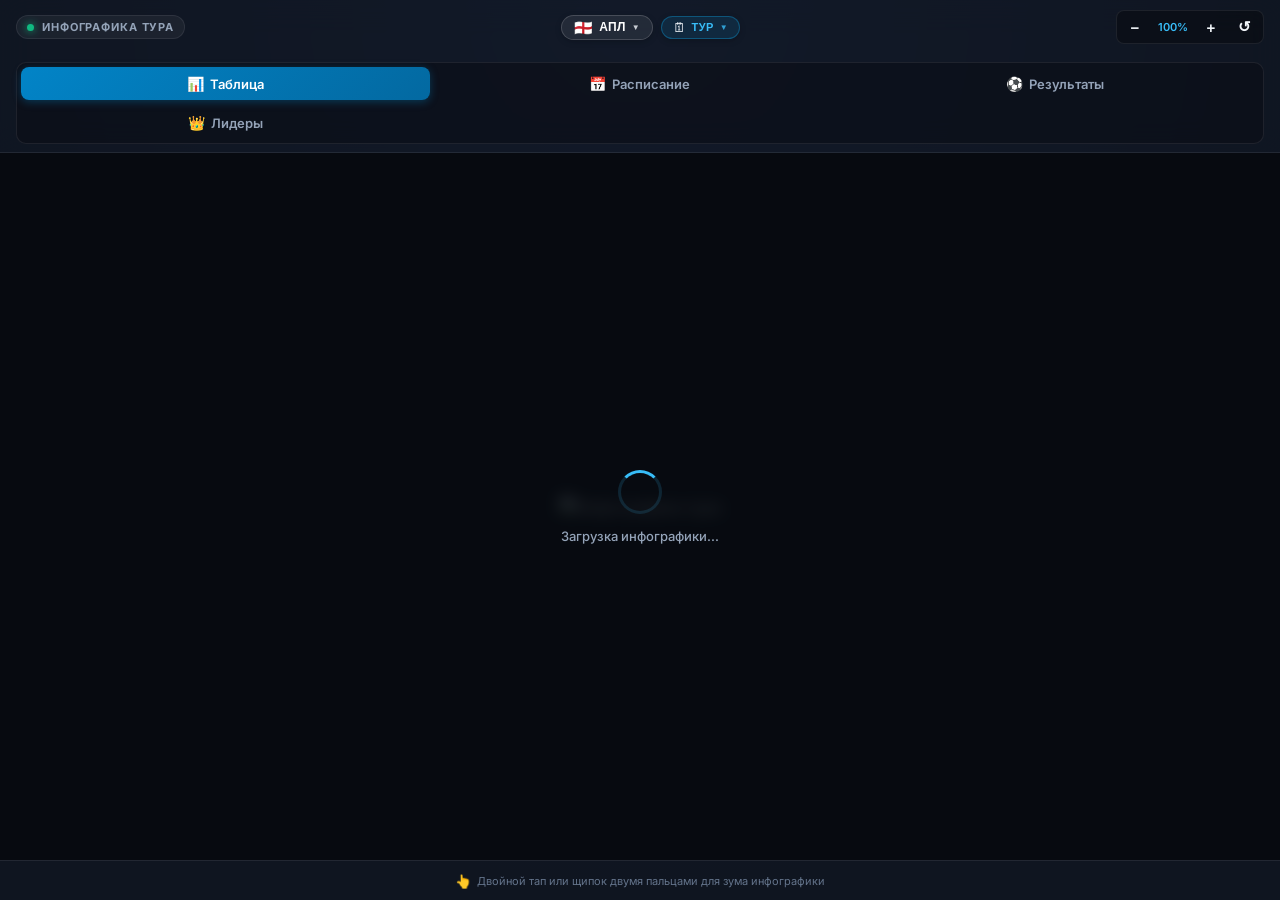
==== web/viewer/index.html @ ac3f2a49 "first commit" ====
<!DOCTYPE html>
<html lang="ru">
<head>
  <meta charset="UTF-8">
  <meta name="viewport" content="width=device-width, initial-scale=1.0, maximum-scale=5.0, user-scalable=yes">
  <title>Football Data Lab — Просмотр инфографики</title>

  <!-- Cache control -->
  <meta http-equiv="Cache-Control" content="no-cache, no-store, must-revalidate">
  <meta http-equiv="Pragma" content="no-cache">
  <meta http-equiv="Expires" content="0">

  <!-- Telegram WebApp SDK -->
  <script src="https://telegram.org/js/telegram-web-app.js"></script>

  <!-- Google Fonts: Inter -->
  <link rel="preconnect" href="https://fonts.googleapis.com">
  <link rel="preconnect" href="https://fonts.gstatic.com" crossorigin>
  <link href="https://fonts.googleapis.com/css2?family=Inter:wght@400;500;600;700;800&display=swap" rel="stylesheet">

  <link rel="stylesheet" href="style.css?v=20261018_leagues1">
</head>
<body>
  <div class="app-container" id="app">
    <!-- Верхняя панель управления и переключения табов -->
    <header class="app-header">
      <div class="header-top">
        <div class="badge-wrapper">
          <span class="live-dot"></span>
          <span class="header-subtitle" id="headerContext">ИНФОГРАФИКА ТУРА</span>
        </div>

        <div class="header-selectors-group">
          <!-- Кнопка выбора лиги в шапке -->
          <button class="league-selector-trigger" id="leagueSelectorTrigger" aria-label="Выбрать лигу">
            <span class="league-pill-flag" id="headerLeagueFlag">🏴󠁧󠁢󠁥󠁮󠁧󠁿</span>
            <span class="league-pill-name" id="headerLeagueName">АПЛ</span>
            <span class="league-pill-arrow">▼</span>
          </button>

          <!-- Кнопка архивного селектора сезонов и туров -->
          <button class="archive-selector-trigger" id="archiveSelectorTrigger" aria-label="Архив сезонов и туров" title="Архив сезонов и туров">
            <span class="archive-pill-icon">🗓</span>
            <span class="archive-pill-name" id="headerRoundBadge">ТУР</span>
            <span class="archive-pill-arrow">▼</span>
          </button>
        </div>

        <div class="zoom-actions" id="zoomActions">
          <button class="icon-btn" id="btnZoomOut" title="Уменьшить" aria-label="Уменьшить">−</button>
          <span class="zoom-level" id="zoomLevelIndicator">100%</span>
          <button class="icon-btn" id="btnZoomIn" title="Увеличить" aria-label="Увеличить">+</button>
          <button class="icon-btn" id="btnZoomReset" title="Сбросить масштаб" aria-label="Сбросить масштаб">↺</button>
        </div>
      </div>

      <!-- Быстрый выбор топовых лиг (Quick-Pills карусель) -->
      <div class="quick-leagues-bar" id="quickLeaguesBar">
        <div class="quick-leagues-scroll" id="quickLeaguesScroll">
          <!-- Заполняется динамически из active_leagues.json -->
        </div>
      </div>

      <!-- Сегментированные вкладки -->
      <nav class="tabs-nav" role="tablist">
        <button class="tab-btn active" id="tabTable" data-tab="table" role="tab" aria-selected="true">
          <span class="tab-icon">📊</span>
          <span class="tab-text">Таблица</span>
        </button>
        <button class="tab-btn" id="tabFixtures" data-tab="fixtures" role="tab" aria-selected="false">
          <span class="tab-icon">📅</span>
          <span class="tab-text">Расписание</span>
        </button>
        <button class="tab-btn" id="tabResults" data-tab="results" role="tab" aria-selected="false">
          <span class="tab-icon">⚽</span>
          <span class="tab-text">Результаты</span>
        </button>
        <button class="tab-btn" id="tabLeaders" data-tab="leaders" role="tab" aria-selected="false">
          <span class="tab-icon">👑</span>
          <span class="tab-text">Лидеры</span>
        </button>
      </nav>
    </header>

    <!-- Основная сцена просмотра с жестами масштабирования -->
    <main class="viewer-viewport" id="viewport">
      <!-- Спиннер загрузки -->
      <div class="loader-overlay" id="loader">
        <div class="spinner"></div>
        <p class="loader-text">Загрузка инфографики...</p>
      </div>

      <!-- Сообщение об ошибке загрузки -->
      <div class="error-overlay hidden" id="errorOverlay">
        <div class="error-card">
          <div class="error-icon">⚠️</div>
          <h3 class="error-title">Изображение пока не сформировано</h3>
          <p class="error-desc" id="errorMessage">Файл тура еще не сгенерирован или недоступен по указанному пути.</p>
          <button class="retry-btn" id="btnRetry">Повторить попытку</button>
        </div>
      </div>

      <!-- Контейнер для панорамирования и зума (Таблица / Расписание) -->
      <div class="image-stage" id="stage">
        <img id="infographicImg" class="infographic-img" src="" alt="Инфографика тура" draggable="false">
      </div>

      <!-- Интерактивный режим (Результаты тура и Match Center) -->
      <div class="interactive-stage hidden" id="interactiveStage">
        <!-- 1. Экран списка всех результатов тура -->
        <div class="results-view" id="roundResultsView">
          <div class="round-summary-card" id="roundSummaryCard"></div>
          <div class="round-matches-container" id="roundMatchesList"></div>
        </div>

        <!-- 2. Экран детального матч-центра -->
        <div class="match-center-view hidden" id="matchCenterView">
          <!-- Кнопка возврата к результатам тура -->
          <div class="mc-nav-bar">
            <button class="mc-back-btn" id="btnBackToResults">
              <span class="mc-back-arrow">←</span>
              <span id="btnBackText">Результаты тура</span>
            </button>
            <span class="mc-league-badge" id="mcLeagueBadge">PREMIER LEAGUE</span>
          </div>

          <!-- Карточка матча (Scoreboard) -->
          <div class="mc-scoreboard">
            <div class="mc-team home">
              <img class="mc-team-logo" id="mcHomeLogo" src="" alt="">
              <span class="mc-team-name" id="mcHomeName">Home Team</span>
            </div>

            <div class="mc-score-box">
              <div class="mc-score" id="mcScore">0 : 0</div>
              <div class="mc-ht-score" id="mcHTScore">(0:0)</div>
              <div class="mc-status" id="mcStatus">Матч завершён</div>
            </div>

            <div class="mc-team away">
              <img class="mc-team-logo" id="mcAwayLogo" src="" alt="">
              <span class="mc-team-name" id="mcAwayName">Away Team</span>
            </div>
          </div>

          <div class="mc-meta-row" id="mcMetaRow">
            <span class="mc-live-badge hidden" id="mcLiveBadge"><span class="live-dot"></span> LIVE</span>
            <span id="mcVenue"></span>
            <span class="mc-meta-dot">•</span>
            <span id="mcReferee"></span>
          </div>

          <!-- Вкладки внутри матча (Суб-навигация) -->
          <nav class="mc-subtabs" role="tablist">
            <button class="mc-subtab-btn active" data-subtab="overview">Обзор</button>
            <button class="mc-subtab-btn" data-subtab="stats">Статистика</button>
            <button class="mc-subtab-btn" data-subtab="lineups">Составы</button>
            <button class="mc-subtab-btn" data-subtab="h2h">H2H</button>
          </nav>

          <!-- Контент вкладок -->
          <div class="mc-content">
            <!-- Вкладка: Обзор (Таймлайн событий) -->
            <div class="mc-tab-pane active" id="paneOverview">
              <div class="events-timeline" id="eventsTimeline"></div>
            </div>

            <!-- Вкладка: Статистика (Сравнительные бары) -->
            <div class="mc-tab-pane" id="paneStats">
              <div class="stats-bars-container" id="statsBarsContainer"></div>
            </div>

            <!-- Вкладка: Составы (Поле и скамейка) -->
            <div class="mc-tab-pane" id="paneLineups">
              <!-- Тактическое поле -->
              <div class="pitch-container" id="pitchContainer">
                <div class="football-pitch" id="footballPitch">
                  <div class="pitch-lines">
                    <div class="pitch-center-circle"></div>
                    <div class="pitch-center-line"></div>
                    <div class="pitch-box top"></div>
                    <div class="pitch-box bottom"></div>
                  </div>
                  <div class="pitch-players-home" id="pitchHomePlayers"></div>
                  <div class="pitch-players-away" id="pitchAwayPlayers"></div>
                </div>
              </div>

              <!-- Главные тренеры -->
              <div class="mc-coaches-card" id="mcCoachesCard"></div>

              <!-- Запасные игроки -->
              <div class="mc-bench-card" id="mcBenchCard"></div>
            </div>

            <!-- Вкладка: H2H -->
            <div class="mc-tab-pane" id="paneH2H">
              <div class="h2h-container" id="h2hContainer"></div>
            </div>
          </div>
        </div>

        <!-- 3. Экран интерактивной турнирной таблицы -->
        <div class="standings-view hidden" id="standingsView">
          <div class="standings-container" id="standingsContainer"></div>
        </div>

        <!-- 4. Экран лидеров турнира (Бомбардиры, Ассистенты, Гол+Пас, Сухие матчи, Дисциплина) -->
        <div class="leaders-view hidden" id="leadersView">
          <div class="leaders-nav-bar" id="leadersCategoryNav">
            <button class="leader-chip active" data-category="scorers">⚽ Бомбардиры</button>
            <button class="leader-chip" data-category="assists">🎯 Ассистенты</button>
            <button class="leader-chip" data-category="points">⚡ Гол + Пас</button>
            <button class="leader-chip" data-category="cleansheets">🧤 Сухие матчи</button>
            <button class="leader-chip" data-category="discipline">🟨 Карточки</button>
          </div>
          <div class="leaders-container" id="leadersContainer"></div>
        </div>
      </div>
    </main>

    <!-- Подсказка в футере -->
    <footer class="app-footer">
      <div class="hint-text">
        <span class="hint-icon">👆</span>
        <span>Двойной тап или щипок двумя пальцами для зума инфографики</span>
      </div>
    </footer>
  </div>

  <!-- Bottom Sheet модальное окно выбора турнира -->
  <div class="sheet-backdrop hidden" id="sheetBackdrop"></div>
  <div class="bottom-sheet hidden" id="leagueBottomSheet" role="dialog" aria-modal="true" aria-labelledby="sheetTitle">
    <div class="sheet-handle-bar">
      <div class="sheet-handle"></div>
    </div>
    <div class="sheet-header">
      <div class="sheet-title-group">
        <h3 class="sheet-title" id="sheetTitle">Выбор турнира</h3>
        <span class="sheet-subtitle" id="sheetSubtitle">27 активных лиг</span>
      </div>
      <button class="sheet-close-btn" id="sheetCloseBtn" aria-label="Закрыть">✕</button>
    </div>

    <!-- Поисковая строка -->
    <div class="sheet-search-box">
      <span class="sheet-search-icon">🔍</span>
      <input type="text" id="leagueSearchInput" class="sheet-search-input" placeholder="Поиск турнира или страны..." autocomplete="off">
      <button class="sheet-search-clear hidden" id="sheetSearchClear" aria-label="Очистить">✕</button>
    </div>

    <!-- Категории турниров (рендерится СТРОГО динамически; если нет Европейских чемпионатов или Еврокубков — не отображаются!) -->
    <div class="sheet-categories" id="sheetCategoryTabs"></div>

    <!-- Список турниров -->
    <div class="sheet-leagues-list" id="sheetLeaguesList">
      <div class="sheet-loading-spinner">Загрузка турниров...</div>
    </div>
  </div>

  <!-- Bottom Sheet модальное окно архива сезонов и туров -->
  <div class="sheet-backdrop hidden" id="archiveSheetBackdrop"></div>
  <div class="bottom-sheet hidden" id="archiveBottomSheet" role="dialog" aria-modal="true" aria-labelledby="archiveSheetTitle">
    <div class="sheet-handle-bar">
      <div class="sheet-handle"></div>
    </div>
    <div class="sheet-header">
      <div class="sheet-title-group">
        <h3 class="sheet-title" id="archiveSheetTitle">Архив сезонов и туров</h3>
        <span class="sheet-subtitle" id="archiveSheetSubtitle">Загрузка архива...</span>
      </div>
      <button class="sheet-close-btn" id="archiveSheetCloseBtn" aria-label="Закрыть">✕</button>
    </div>

    <!-- Селектор сезонов (горизонтальные чипы: 2026/2027, 2025/2026...) -->
    <div class="archive-seasons-bar" id="archiveSeasonsBar"></div>

    <!-- Сетка туров сезона -->
    <div class="archive-rounds-grid" id="archiveRoundsGrid">
      <div class="sheet-loading-spinner">Загрузка туров...</div>
    </div>
  </div>

  <script src="app.js?v=20261024_phase9_live"></script>
</body>
</html>
---- web/viewer/style.css ----
/* ==========================================================================
   Football Data Lab — Telegram Mini App Viewer Stylesheet
   Glassmorphic Ultra Dark Theme with Telegram Colors Support
   ========================================================================== */

:root {
  --font-main: 'Inter', -apple-system, BlinkMacSystemFont, "Segoe UI", Roboto, Helvetica, Arial, sans-serif;
  
  /* Fallbacks when outside Telegram or in pure browser */
  --bg-primary: #0a0d14;
  --bg-surface: rgba(18, 24, 38, 0.75);
  --bg-surface-elevated: rgba(28, 36, 56, 0.85);
  --border-subtle: rgba(255, 255, 255, 0.08);
  --border-active: rgba(56, 189, 248, 0.4);
  
  --text-main: #f1f5f9;
  --text-secondary: #94a3b8;
  --text-muted: #64748b;
  
  --accent-cyan: #38bdf8;
  --accent-emerald: #10b981;
  --accent-glow: rgba(56, 189, 248, 0.25);
  
  /* Telegram WebApp Variables Integration */
  --tg-bg: var(--tg-theme-bg-color, var(--bg-primary));
  --tg-text: var(--tg-theme-text-color, var(--text-main));
  --tg-hint: var(--tg-theme-hint-color, var(--text-secondary));
  --tg-button: var(--tg-theme-button-color, #0284c7);
  --tg-button-text: var(--tg-theme-button-text-color, #ffffff);

  --header-height: 104px;
  --footer-height: 40px;
  --transition-fast: 0.2s cubic-bezier(0.4, 0, 0.2, 1);
  --transition-smooth: 0.35s cubic-bezier(0.16, 1, 0.3, 1);
}

*, *::before, *::after {
  box-sizing: border-box;
  margin: 0;
  padding: 0;
  -webkit-tap-highlight-color: transparent;
}

html, body {
  width: 100%;
  height: 100%;
  overflow: hidden;
  background-color: var(--tg-bg);
  color: var(--tg-text);
  font-family: var(--font-main);
  user-select: none;
  -webkit-user-select: none;
  overscroll-behavior: none;
}

/* App Outer Shell */
.app-container {
  display: flex;
  flex-direction: column;
  width: 100%;
  height: 100%;
  background: radial-gradient(circle at 50% 0%, #151f32 0%, #080b11 80%);
  position: relative;
}

/* ==========================================================================
   Header & Tabs Navigation
   ========================================================================== */
.app-header {
  height: auto;
  min-height: 104px;
  flex-shrink: 0;
  display: flex;
  flex-direction: column;
  gap: 8px;
  padding: 10px 16px 8px;
  background: var(--bg-surface);
  backdrop-filter: blur(16px);
  -webkit-backdrop-filter: blur(16px);
  border-bottom: 1px solid var(--border-subtle);
  z-index: 20;
}

.header-top {
  display: flex;
  align-items: center;
  justify-content: space-between;
}

.badge-wrapper {
  display: inline-flex;
  align-items: center;
  gap: 8px;
  background: rgba(255, 255, 255, 0.05);
  padding: 4px 10px;
  border-radius: 999px;
  border: 1px solid var(--border-subtle);
}

.live-dot {
  width: 7px;
  height: 7px;
  border-radius: 50%;
  background-color: var(--accent-emerald);
  box-shadow: 0 0 8px var(--accent-emerald);
  animation: pulse-glow 2s infinite ease-in-out;
}

@keyframes pulse-glow {
  0%, 100% { opacity: 0.6; transform: scale(0.9); }
  50% { opacity: 1; transform: scale(1.2); }
}

.header-subtitle {
  font-size: 11px;
  font-weight: 700;
  letter-spacing: 0.08em;
  text-transform: uppercase;
  color: var(--text-secondary);
}

.zoom-actions {
  display: flex;
  align-items: center;
  gap: 6px;
  background: rgba(0, 0, 0, 0.3);
  padding: 2px 4px;
  border-radius: 8px;
  border: 1px solid var(--border-subtle);
}

.icon-btn {
  background: transparent;
  border: none;
  color: var(--text-main);
  font-size: 15px;
  font-weight: 700;
  width: 28px;
  height: 28px;
  border-radius: 6px;
  display: flex;
  align-items: center;
  justify-content: center;
  cursor: pointer;
  transition: background var(--transition-fast), transform var(--transition-fast);
}

.icon-btn:hover {
  background: rgba(255, 255, 255, 0.12);
}

.icon-btn:active {
  transform: scale(0.92);
}

.zoom-level {
  font-size: 11px;
  font-weight: 600;
  color: var(--accent-cyan);
  min-width: 36px;
  text-align: center;
}

/* Tabs Nav Bar */
.tabs-nav {
  display: grid;
  grid-template-columns: repeat(3, 1fr);
  gap: 6px;
  background: rgba(10, 14, 23, 0.6);
  padding: 4px;
  border-radius: 10px;
  border: 1px solid var(--border-subtle);
}

.tab-btn {
  background: transparent;
  border: none;
  color: var(--text-secondary);
  font-family: inherit;
  font-size: 13px;
  font-weight: 600;
  padding: 8px 6px;
  border-radius: 8px;
  cursor: pointer;
  display: flex;
  align-items: center;
  justify-content: center;
  gap: 6px;
  transition: all var(--transition-fast);
}

.tab-btn:hover {
  color: var(--text-main);
  background: rgba(255, 255, 255, 0.04);
}

.tab-btn.active {
  color: #ffffff;
  background: linear-gradient(135deg, #0284c7 0%, #0369a1 100%);
  box-shadow: 0 2px 8px rgba(2, 132, 199, 0.35);
}

.tab-icon {
  font-size: 14px;
}

/* ==========================================================================
   Main Viewport Stage (Pan & Zoom)
   ========================================================================== */
.viewer-viewport {
  flex: 1;
  position: relative;
  overflow: hidden;
  display: flex;
  align-items: center;
  justify-content: center;
  touch-action: none; /* Handled via custom touch JS gestures */
  background: #080b11;
  cursor: grab;
}

.viewer-viewport:active {
  cursor: grabbing;
}

.image-stage {
  position: absolute;
  top: 0;
  left: 0;
  width: 100%;
  height: 100%;
  display: flex;
  align-items: center;
  justify-content: center;
  transform-origin: center center;
  will-change: transform;
}

.infographic-img {
  max-width: 100%;
  max-height: 100%;
  object-fit: contain;
  display: block;
  pointer-events: none;
  filter: drop-shadow(0 10px 30px rgba(0, 0, 0, 0.6));
  transition: opacity 0.25s ease;
}

/* Loader Overlay */
.loader-overlay {
  position: absolute;
  inset: 0;
  background: rgba(8, 11, 17, 0.85);
  backdrop-filter: blur(8px);
  -webkit-backdrop-filter: blur(8px);
  display: flex;
  flex-direction: column;
  align-items: center;
  justify-content: center;
  gap: 14px;
  z-index: 10;
  transition: opacity 0.3s ease;
}

.loader-overlay.hidden {
  opacity: 0;
  pointer-events: none;
}

.spinner {
  width: 44px;
  height: 44px;
  border: 3px solid rgba(56, 189, 248, 0.15);
  border-top-color: var(--accent-cyan);
  border-radius: 50%;
  animation: spin 0.85s linear infinite;
}

@keyframes spin {
  to { transform: rotate(360deg); }
}

.loader-text {
  font-size: 13px;
  font-weight: 500;
  color: var(--text-secondary);
}

/* Error Overlay */
.error-overlay {
  position: absolute;
  inset: 0;
  background: rgba(8, 11, 17, 0.95);
  backdrop-filter: blur(12px);
  -webkit-backdrop-filter: blur(12px);
  display: flex;
  align-items: center;
  justify-content: center;
  padding: 24px;
  z-index: 15;
}

.error-overlay.hidden {
  display: none;
}

.error-card {
  max-width: 320px;
  text-align: center;
  background: var(--bg-surface-elevated);
  padding: 28px 20px;
  border-radius: 16px;
  border: 1px solid var(--border-subtle);
  box-shadow: 0 16px 40px rgba(0, 0, 0, 0.5);
}

.error-icon {
  font-size: 38px;
  margin-bottom: 12px;
}

.error-title {
  font-size: 16px;
  font-weight: 700;
  color: var(--text-main);
  margin-bottom: 8px;
}

.error-desc {
  font-size: 13px;
  color: var(--text-secondary);
  line-height: 1.5;
  margin-bottom: 18px;
}

.retry-btn {
  background: var(--accent-cyan);
  color: #0b1120;
  font-family: inherit;
  font-size: 13px;
  font-weight: 700;
  border: none;
  padding: 10px 20px;
  border-radius: 8px;
  cursor: pointer;
  transition: filter var(--transition-fast), transform var(--transition-fast);
}

.retry-btn:active {
  transform: scale(0.96);
}

/* ==========================================================================
   Footer
   ========================================================================== */
.app-footer {
  height: var(--footer-height);
  flex-shrink: 0;
  display: flex;
  align-items: center;
  justify-content: center;
  padding: 0 16px;
  background: var(--bg-surface);
  border-top: 1px solid var(--border-subtle);
  z-index: 20;
}

.hint-text {
  font-size: 11px;
  color: var(--text-muted);
  display: flex;
  align-items: center;
  gap: 6px;
}

.hint-icon {
  font-size: 13px;
}

/* ==========================================================================
   Interactive Stage & Match Center Styles
   ========================================================================== */
.interactive-stage {
  position: absolute;
  top: 0;
  left: 0;
  width: 100%;
  height: 100%;
  overflow-y: auto;
  overflow-x: hidden;
  -webkit-overflow-scrolling: touch;
  padding: 16px;
  display: flex;
  flex-direction: column;
  gap: 16px;
  background: radial-gradient(circle at 50% 0%, #0e1726 0%, #060910 85%);
  z-index: 10;
}

.hidden,
.interactive-stage.hidden,
.match-center-view.hidden,
.results-view.hidden,
.standings-view.hidden,
.leaders-view.hidden {
  display: none !important;
}

/* ── 1. Результаты тура (Round Results View) ── */
.results-view {
  display: flex;
  flex-direction: column;
  gap: 16px;
  max-width: 680px;
  margin: 0 auto;
  width: 100%;
}

.round-summary-card {
  background: var(--bg-surface);
  border: 1px solid var(--border-subtle);
  border-radius: 14px;
  padding: 16px;
  display: flex;
  flex-direction: column;
  gap: 10px;
  box-shadow: 0 8px 24px rgba(0, 0, 0, 0.35);
}

.rs-title {
  font-size: 13px;
  font-weight: 800;
  letter-spacing: 1px;
  color: var(--accent-cyan);
  text-transform: uppercase;
}

.rs-grid {
  display: grid;
  grid-template-columns: repeat(4, 1fr);
  gap: 8px;
}

.rs-metric {
  background: rgba(255, 255, 255, 0.03);
  border-radius: 10px;
  padding: 8px;
  text-align: center;
  border: 1px solid rgba(255, 255, 255, 0.05);
}

.rs-metric-val {
  font-size: 18px;
  font-weight: 800;
  color: #fff;
}

.rs-metric-label {
  font-size: 10px;
  font-weight: 600;
  color: var(--text-secondary);
  text-transform: uppercase;
  margin-top: 2px;
}

.day-header {
  font-size: 14px;
  font-weight: 700;
  color: var(--text-secondary);
  margin: 12px 0 6px;
  padding-left: 4px;
}

.round-match-card {
  background: var(--bg-surface);
  border: 1px solid var(--border-subtle);
  border-radius: 14px;
  padding: 14px 16px;
  display: flex;
  align-items: center;
  justify-content: space-between;
  cursor: pointer;
  transition: transform var(--transition-fast), background var(--transition-fast), border-color var(--transition-fast);
}

.round-match-card:hover, .round-match-card:active {
  background: var(--bg-surface-elevated);
  border-color: var(--accent-cyan);
  transform: translateY(-1px);
}

.rm-team {
  display: flex;
  align-items: center;
  gap: 12px;
  flex: 1;
}

.rm-team.away {
  justify-content: flex-end;
}

.rm-logo {
  width: 32px;
  height: 32px;
  object-fit: contain;
  flex-shrink: 0;
}

.rm-name {
  font-size: 14px;
  font-weight: 700;
  color: var(--text-main);
  white-space: nowrap;
  overflow: hidden;
  text-overflow: ellipsis;
  max-width: 140px;
}

.rm-score-box {
  display: flex;
  flex-direction: column;
  align-items: center;
  justify-content: center;
  padding: 0 16px;
  min-width: 90px;
}

.rm-score {
  font-size: 20px;
  font-weight: 900;
  color: #fff;
  letter-spacing: 1px;
}

.rm-ht-score {
  font-size: 11px;
  font-weight: 600;
  color: var(--text-muted);
}

.rm-arrow {
  color: var(--accent-cyan);
  font-size: 18px;
  margin-left: 8px;
}

/* ── 2. Match Center View ── */
.match-center-view {
  max-width: 680px;
  margin: 0 auto;
  width: 100%;
  display: flex;
  flex-direction: column;
  gap: 14px;
  padding-bottom: 24px;
}

.mc-nav-bar {
  display: flex;
  align-items: center;
  justify-content: space-between;
}

.mc-back-btn {
  background: rgba(255, 255, 255, 0.05);
  border: 1px solid var(--border-subtle);
  color: var(--accent-cyan);
  font-family: inherit;
  font-size: 13px;
  font-weight: 700;
  padding: 8px 14px;
  border-radius: 999px;
  display: inline-flex;
  align-items: center;
  gap: 6px;
  cursor: pointer;
  transition: background var(--transition-fast);
}

.mc-back-btn:active {
  background: rgba(56, 189, 248, 0.15);
}

.mc-league-badge {
  font-size: 11px;
  font-weight: 800;
  letter-spacing: 1.2px;
  text-transform: uppercase;
  color: var(--text-muted);
}

/* Scoreboard Card */
.mc-scoreboard {
  background: var(--bg-surface);
  border: 1px solid var(--border-subtle);
  border-radius: 18px;
  padding: 22px 18px;
  display: flex;
  align-items: center;
  justify-content: space-between;
  box-shadow: 0 12px 32px rgba(0, 0, 0, 0.45);
}

.mc-team {
  display: flex;
  flex-direction: column;
  align-items: center;
  gap: 8px;
  flex: 1;
  text-align: center;
}

.mc-team-logo {
  width: 54px;
  height: 54px;
  object-fit: contain;
}

.mc-team-name {
  font-size: 14px;
  font-weight: 800;
  color: #fff;
  line-height: 1.2;
}

.mc-score-box {
  display: flex;
  flex-direction: column;
  align-items: center;
  min-width: 120px;
}

.mc-score {
  font-size: 40px;
  font-weight: 900;
  color: #fff;
  letter-spacing: 2px;
  line-height: 1;
}

.mc-ht-score {
  font-size: 13px;
  font-weight: 700;
  color: var(--text-muted);
  margin-top: 4px;
}

.mc-status {
  font-size: 11px;
  font-weight: 700;
  color: var(--accent-emerald);
  text-transform: uppercase;
  letter-spacing: 0.8px;
  margin-top: 6px;
}

.mc-meta-row {
  display: flex;
  align-items: center;
  justify-content: center;
  gap: 8px;
  font-size: 12px;
  font-weight: 600;
  color: var(--text-muted);
  margin-top: -6px;
}

.mc-meta-dot {
  color: var(--border-subtle);
}

/* Sub-tabs Navigation */
.mc-subtabs {
  display: flex;
  gap: 6px;
  background: rgba(255, 255, 255, 0.04);
  padding: 4px;
  border-radius: 12px;
  border: 1px solid var(--border-subtle);
}

.mc-subtab-btn {
  flex: 1;
  background: transparent;
  border: none;
  font-family: inherit;
  font-size: 13px;
  font-weight: 700;
  color: var(--text-secondary);
  padding: 8px 4px;
  border-radius: 8px;
  cursor: pointer;
  transition: all var(--transition-fast);
}

.mc-subtab-btn.active {
  background: var(--bg-surface-elevated);
  color: #fff;
  box-shadow: 0 2px 8px rgba(0, 0, 0, 0.3);
}

.mc-content {
  display: flex;
  flex-direction: column;
}

.mc-tab-pane {
  display: none;
  flex-direction: column;
  gap: 14px;
}

.mc-tab-pane.active {
  display: flex;
}

/* ── Вкладка: Обзор (Two-Sided Timeline Mockup B) ── */
.events-timeline {
  display: flex;
  flex-direction: column;
  width: 100%;
}

.timeline-container {
  display: flex;
  flex-direction: column;
  align-items: center;
  gap: 14px;
  width: 100%;
  padding: 6px 0;
}

.timeline-period-badge {
  display: inline-flex;
  align-items: center;
  gap: 6px;
  background: rgba(18, 25, 40, 0.9);
  border: 1px solid rgba(255, 255, 255, 0.12);
  border-radius: 20px;
  padding: 5px 16px;
  font-size: 11.5px;
  font-weight: 800;
  text-transform: uppercase;
  letter-spacing: 0.6px;
  color: var(--text-secondary);
  box-shadow: 0 4px 12px rgba(0, 0, 0, 0.4);
  z-index: 3;
}

.timeline-period-badge.halftime {
  border-color: rgba(56, 189, 248, 0.35);
  color: #7dd3fc;
  background: rgba(15, 23, 42, 0.95);
}

.timeline-period-badge.fulltime {
  border-color: rgba(52, 211, 153, 0.35);
  color: #6ee7b7;
  background: rgba(15, 23, 42, 0.95);
}

.timeline-stream {
  position: relative;
  width: 100%;
  display: flex;
  flex-direction: column;
  gap: 12px;
  padding: 4px 0;
}

.timeline-spine {
  position: absolute;
  top: 0;
  bottom: 0;
  left: 50%;
  transform: translateX(-50%);
  width: 2px;
  background: linear-gradient(180deg, rgba(255, 255, 255, 0.05), rgba(255, 255, 255, 0.18) 10%, rgba(255, 255, 255, 0.18) 90%, rgba(255, 255, 255, 0.05));
  z-index: 1;
}

.timeline-row {
  display: grid;
  grid-template-columns: 1fr 46px 1fr;
  align-items: center;
  width: 100%;
  position: relative;
  z-index: 2;
}

.timeline-node {
  display: flex;
  justify-content: center;
  align-items: center;
  z-index: 3;
}

.node-min {
  background: #0b111e;
  border: 1.5px solid rgba(255, 255, 255, 0.22);
  color: #e2e8f0;
  font-size: 11px;
  font-weight: 800;
  border-radius: 12px;
  padding: 2px 7px;
  min-width: 34px;
  text-align: center;
  box-shadow: 0 2px 10px rgba(0, 0, 0, 0.7);
  letter-spacing: -0.2px;
}

.timeline-card {
  background: rgba(16, 22, 36, 0.88);
  border: 1px solid rgba(255, 255, 255, 0.09);
  border-radius: 10px;
  padding: 8px 12px;
  display: flex;
  flex-direction: column;
  gap: 3px;
  box-shadow: 0 4px 16px rgba(0, 0, 0, 0.45);
  position: relative;
  max-width: 100%;
}

.timeline-card.home {
  align-self: center;
  justify-self: end;
  text-align: right;
  margin-right: 8px;
  border-left: 3.5px solid #c26969;
}

.timeline-card.home::after {
  content: '';
  position: absolute;
  right: -5px;
  top: 50%;
  transform: translateY(-50%);
  border-top: 5px solid transparent;
  border-bottom: 5px solid transparent;
  border-left: 5px solid rgba(16, 22, 36, 0.95);
}

.timeline-card.away {
  align-self: center;
  justify-self: start;
  text-align: left;
  margin-left: 8px;
  border-right: 3.5px solid #44799e;
}

.timeline-card.away::after {
  content: '';
  position: absolute;
  left: -5px;
  top: 50%;
  transform: translateY(-50%);
  border-top: 5px solid transparent;
  border-bottom: 5px solid transparent;
  border-right: 5px solid rgba(16, 22, 36, 0.95);
}

.timeline-card.goal {
  background: rgba(22, 30, 48, 0.92);
  border-color: rgba(255, 255, 255, 0.15);
  box-shadow: 0 4px 18px rgba(0, 0, 0, 0.55);
}

.tc-main {
  display: flex;
  align-items: center;
  gap: 6px;
  font-size: 12.5px;
  font-weight: 700;
  color: #fff;
}

.timeline-card.home .tc-main {
  justify-content: flex-end;
}

.timeline-card.away .tc-main {
  justify-content: flex-start;
}

.tc-player {
  white-space: nowrap;
  overflow: hidden;
  text-overflow: ellipsis;
}

.tc-icon {
  font-size: 14px;
  flex-shrink: 0;
}

.tc-icon.card-yellow {
  filter: drop-shadow(0 0 4px rgba(250, 204, 21, 0.5));
}

.tc-icon.card-red {
  filter: drop-shadow(0 0 5px rgba(239, 68, 68, 0.6));
}

.tc-score {
  background: rgba(56, 189, 248, 0.12);
  border: 1px solid rgba(56, 189, 248, 0.3);
  color: #38bdf8;
  font-size: 11px;
  font-weight: 800;
  padding: 1px 6px;
  border-radius: 4px;
  letter-spacing: 0.5px;
  flex-shrink: 0;
}

.tc-sub {
  font-size: 10px;
  font-weight: 500;
  color: var(--text-secondary);
  line-height: 1.2;
}

.timeline-empty-period {
  text-align: center;
  font-size: 11px;
  color: var(--text-muted);
  padding: 10px 0;
  font-style: italic;
}

/* ── Вкладка: Статистика (Dual Bars meeting at center, Mockup Style) ── */
.stats-bars-container {
  display: flex;
  flex-direction: column;
  gap: 16px;
  background: var(--bg-surface);
  border: 1px solid var(--border-subtle);
  border-radius: 14px;
  padding: 18px 16px;
}

.stat-item {
  display: flex;
  flex-direction: column;
  gap: 6px;
}

.stat-header {
  display: flex;
  justify-content: space-between;
  align-items: baseline;
  font-size: 13px;
  font-weight: 700;
}

.stat-val.home {
  color: #e09f9f;
  font-size: 14px;
  font-weight: 800;
  min-width: 32px;
  text-align: left;
}

.stat-val.away {
  color: #92bfe0;
  font-size: 14px;
  font-weight: 800;
  min-width: 32px;
  text-align: right;
}

.stat-title {
  color: var(--text-secondary);
  font-size: 11px;
  font-weight: 700;
  text-transform: uppercase;
  letter-spacing: 0.6px;
  text-align: center;
  flex: 1;
}

.stat-bars-dual {
  display: flex;
  align-items: center;
  gap: 8px;
  width: 100%;
}

.stat-bar-half {
  flex: 1;
  height: 6px;
  background: rgba(255, 255, 255, 0.07);
  border-radius: 3px;
  overflow: hidden;
  display: flex;
}

.stat-bar-half.home {
  justify-content: flex-end;
}

.stat-bar-half.away {
  justify-content: flex-start;
}

.stat-bar-fill.home {
  background: linear-gradient(90deg, #934a4a, #c26969);
  height: 100%;
  border-radius: 3px;
  transition: width 0.3s ease;
}

.stat-bar-fill.away {
  background: linear-gradient(90deg, #44799e, #2b5777);
  height: 100%;
  border-radius: 3px;
  transition: width 0.3s ease;
}

/* ── Вкладка: Составы и Тактическое поле ── */
.pitch-container {
  width: 100%;
  aspect-ratio: 9 / 12;
  background: #0d2818;
  border: 2px solid #1c4b2c;
  border-radius: 16px;
  position: relative;
  overflow: hidden;
  box-shadow: inset 0 0 40px rgba(0, 0, 0, 0.6);
}

.football-pitch {
  width: 100%;
  height: 100%;
  position: relative;
}

.pitch-lines {
  position: absolute;
  inset: 12px;
  border: 1.5px solid rgba(255, 255, 255, 0.2);
  border-radius: 4px;
  pointer-events: none;
}

.pitch-center-line {
  position: absolute;
  top: 50%;
  left: 0;
  right: 0;
  height: 1.5px;
  background: rgba(255, 255, 255, 0.2);
}

.pitch-center-circle {
  position: absolute;
  top: 50%;
  left: 50%;
  transform: translate(-50%, -50%);
  width: 70px;
  height: 70px;
  border: 1.5px solid rgba(255, 255, 255, 0.2);
  border-radius: 50%;
}

.pitch-box.top {
  position: absolute;
  top: 0;
  left: 50%;
  transform: translateX(-50%);
  width: 110px;
  height: 48px;
  border: 1.5px solid rgba(255, 255, 255, 0.2);
  border-top: none;
}

.pitch-box.bottom {
  position: absolute;
  bottom: 0;
  left: 50%;
  transform: translateX(-50%);
  width: 110px;
  height: 48px;
  border: 1.5px solid rgba(255, 255, 255, 0.2);
  border-bottom: none;
}

/* Player Nodes on Pitch */
.pitch-player {
  position: absolute;
  transform: translate(-50%, -50%);
  display: flex;
  flex-direction: column;
  align-items: center;
  gap: 2px;
  z-index: 2;
  pointer-events: none;
}

.pitch-number {
  width: 24px;
  height: 24px;
  border-radius: 50%;
  display: flex;
  align-items: center;
  justify-content: center;
  font-size: 10px;
  font-weight: 800;
  color: #fff;
  border: 1px solid rgba(255, 255, 255, 0.6);
  box-shadow: 0 2px 6px rgba(0, 0, 0, 0.4);
}

.pitch-player.home .pitch-number {
  background: linear-gradient(135deg, #a44d4d 0%, #682626 100%);
}

.pitch-player.away .pitch-number {
  background: linear-gradient(135deg, #3d6f94 0%, #21435d 100%);
}

.pitch-player.gk .pitch-number {
  background: linear-gradient(135deg, #10b981 0%, #065f46 100%) !important;
  border-color: rgba(16, 185, 129, 0.9) !important;
  box-shadow: 0 0 10px rgba(16, 185, 129, 0.45) !important;
}

.pitch-name {
  font-size: 9.5px;
  font-weight: 700;
  color: #e2e8f0;
  white-space: nowrap;
  max-width: 65px;
  overflow: hidden;
  text-overflow: ellipsis;
  text-align: center;
  background: rgba(6, 10, 18, 0.85);
  padding: 1px 4px;
  border-radius: 3px;
  line-height: 1.15;
}

/* Coaches & Bench */
.mc-coaches-card, .mc-bench-card {
  background: var(--bg-surface);
  border: 1px solid var(--border-subtle);
  border-radius: 14px;
  padding: 14px 16px;
  display: flex;
  flex-direction: column;
  gap: 10px;
}

.bench-title, .coaches-title {
  font-size: 11px;
  font-weight: 800;
  text-transform: uppercase;
  color: var(--text-muted);
  letter-spacing: 1px;
}

.coaches-row {
  display: flex;
  justify-content: space-between;
  gap: 12px;
}

.coach-item {
  flex: 1;
  display: flex;
  align-items: center;
  gap: 10px;
  background: rgba(255, 255, 255, 0.03);
  padding: 8px 12px;
  border-radius: 10px;
  border: 1px solid rgba(255, 255, 255, 0.06);
}

.coach-item.away {
  justify-content: flex-end;
  text-align: right;
}

.coach-club-logo {
  width: 24px;
  height: 24px;
  object-fit: contain;
  flex-shrink: 0;
}

.coach-meta {
  display: flex;
  flex-direction: column;
  gap: 2px;
}

.coach-role {
  font-size: 9.5px;
  font-weight: 800;
  text-transform: uppercase;
  color: var(--text-muted);
  letter-spacing: 0.8px;
}

.coach-name {
  font-size: 13px;
  font-weight: 700;
  color: var(--text-main);
  white-space: nowrap;
}

.bench-list {
  display: grid;
  grid-template-columns: 1fr 1fr;
  gap: 8px 16px;
}

.bench-player {
  display: flex;
  align-items: center;
  gap: 6px;
  font-size: 12px;
  color: var(--text-secondary);
}

.bench-num {
  font-weight: 800;
  color: var(--text-muted);
  min-width: 18px;
}

.bench-sub-badge {
  font-size: 10px;
  padding: 1px 4px;
  border-radius: 4px;
  background: rgba(16, 185, 129, 0.15);
  color: var(--accent-emerald);
  font-weight: 700;
}

/* ==========================================================================
   Mobile Adaptations
   ========================================================================== */
@media (max-width: 420px) {
  .app-header {
    --header-height: 100px;
    padding: 10px 12px 6px;
  }
  .tab-btn {
    font-size: 12px;
    padding: 6px 4px;
    gap: 4px;
  }
  .tab-icon {
    font-size: 13px;
  }
  .mc-score {
    font-size: 32px;
  }
  .mc-team-logo {
    width: 44px;
    height: 44px;
  }
  .mc-team-name {
    font-size: 12px;
  }
}

/* ==========================================================================
   Interactive Standings Table
   ========================================================================== */
.standings-view {
  display: flex;
  flex-direction: column;
  gap: 14px;
  width: 100%;
  padding-bottom: 24px;
}

.standings-card {
  background: var(--bg-surface);
  border: 1px solid var(--border-subtle);
  border-radius: 16px;
  overflow: hidden;
  box-shadow: 0 10px 30px rgba(0, 0, 0, 0.4);
}

.st-table-wrapper {
  width: 100%;
  overflow-x: auto;
  -webkit-overflow-scrolling: touch;
}

.st-table {
  width: 100%;
  border-collapse: collapse;
  font-size: 13px;
  text-align: center;
}

.st-table th {
  background: rgba(255, 255, 255, 0.03);
  color: var(--text-muted);
  font-size: 11px;
  font-weight: 700;
  text-transform: uppercase;
  padding: 10px 6px;
  letter-spacing: 0.5px;
  border-bottom: 1px solid var(--border-subtle);
}

.st-table td {
  padding: 9px 6px;
  border-bottom: 1px solid rgba(255, 255, 255, 0.04);
  vertical-align: middle;
  white-space: nowrap;
}

.st-row {
  transition: background var(--transition-fast);
}

.st-row:hover {
  background: rgba(255, 255, 255, 0.04);
}

/* Зоны турнира */
.st-row.zone-cl td:first-child {
  border-left: 3px solid #3b82f6;
}

.st-row.zone-el td:first-child {
  border-left: 3px solid #f97316;
}

.st-row.zone-conf td:first-child {
  border-left: 3px solid #10b981;
}

.st-row.zone-rel td:first-child {
  border-left: 3px solid #ef4444;
}

.st-pos-box {
  display: flex;
  align-items: center;
  justify-content: center;
  gap: 4px;
  font-weight: 800;
  font-size: 13px;
  color: var(--text-primary);
}

.st-trend {
  font-size: 9px;
  font-weight: 800;
}

.st-trend.up {
  color: #10b981;
}

.st-trend.down {
  color: #ef4444;
}

.st-trend.same {
  color: var(--text-muted);
  opacity: 0.6;
}

.st-team-cell {
  text-align: left;
  display: flex;
  align-items: center;
  gap: 8px;
  font-weight: 600;
  color: #fff;
}

.st-team-logo {
  width: 22px;
  height: 22px;
  object-fit: contain;
  flex-shrink: 0;
}

.st-team-name {
  white-space: nowrap;
  overflow: hidden;
  text-overflow: ellipsis;
  max-width: 130px;
}

.st-num {
  color: var(--text-secondary);
}

.st-form-dots {
  display: inline-flex;
  gap: 3px;
  align-items: center;
  justify-content: center;
}

.st-dot {
  width: 17px;
  height: 17px;
  border-radius: 4px;
  font-size: 9px;
  font-weight: 800;
  display: inline-flex;
  align-items: center;
  justify-content: center;
  color: #fff;
}

.st-dot.w {
  background: #16a34a;
}

.st-dot.d {
  background: #ca8a04;
}

.st-dot.l {
  background: #dc2626;
}

.st-pts {
  font-weight: 800;
  color: #fff;
  font-size: 14px;
}

.st-legend {
  display: flex;
  flex-wrap: wrap;
  gap: 12px;
  padding: 12px 14px;
  font-size: 11px;
  color: var(--text-muted);
  background: rgba(0, 0, 0, 0.2);
  border-top: 1px solid var(--border-subtle);
}

.st-legend-item {
  display: inline-flex;
  align-items: center;
  gap: 5px;
}

.st-legend-dot {
  width: 8px;
  height: 8px;
  border-radius: 50%;
}

/* ═══════════════════════════════════════════════════════════════════════════
   PRE-MATCH MODE: SCOREBOARD, H2H, HERO-STATS, LINEUPS WAITING
   ═══════════════════════════════════════════════════════════════════════════ */

/* Pre-Match Scoreboard */
.mc-prematch-box {
  display: flex;
  flex-direction: column;
  align-items: center;
  gap: 4px;
}

.mc-prematch-time {
  font-size: 26px;
  font-weight: 900;
  color: #fff;
  letter-spacing: 1px;
  text-shadow: 0 0 16px rgba(56, 189, 248, 0.4);
}

.mc-prematch-date {
  font-size: 11.5px;
  font-weight: 600;
  color: var(--text-secondary);
}

.mc-prematch-odds-pill {
  display: inline-flex;
  align-items: center;
  gap: 8px;
  background: rgba(255, 255, 255, 0.05);
  border: 1px solid rgba(255, 255, 255, 0.12);
  border-radius: 20px;
  padding: 4px 12px;
  margin-top: 4px;
  font-size: 11.5px;
  color: var(--text-muted);
}

.mc-prematch-odds-pill b {
  color: #38bdf8;
  font-weight: 800;
}

/* Pre-Match Subtabs tweak */
.mc-subtab-btn.disabled {
  opacity: 0.35;
  pointer-events: none;
}

/* Pre-Match: H2H Tab */
.h2h-container {
  display: flex;
  flex-direction: column;
  gap: 14px;
}

.h2h-summary-banner {
  background: linear-gradient(135deg, rgba(16, 24, 40, 0.95), rgba(24, 34, 56, 0.9));
  border: 1px solid rgba(255, 255, 255, 0.1);
  border-radius: 14px;
  padding: 16px;
  display: flex;
  flex-direction: column;
  gap: 12px;
  box-shadow: 0 4px 20px rgba(0, 0, 0, 0.4);
}

.h2h-banner-title {
  font-size: 11px;
  font-weight: 800;
  text-transform: uppercase;
  letter-spacing: 1px;
  color: var(--text-muted);
  text-align: center;
}

.h2h-banner-counts {
  display: flex;
  justify-content: space-around;
  align-items: center;
}

.h2h-count-item {
  display: flex;
  flex-direction: column;
  align-items: center;
  gap: 2px;
}

.h2h-count-val {
  font-size: 22px;
  font-weight: 900;
  color: #fff;
}

.h2h-count-val.home {
  color: #38bdf8;
}

.h2h-count-val.draw {
  color: var(--text-muted);
}

.h2h-count-val.away {
  color: #f43f5e;
}

.h2h-count-label {
  font-size: 10px;
  font-weight: 600;
  text-transform: uppercase;
  color: var(--text-muted);
  max-width: 90px;
  text-align: center;
  white-space: nowrap;
  overflow: hidden;
  text-overflow: ellipsis;
}

.h2h-banner-footer {
  text-align: center;
  font-size: 11px;
  color: var(--text-secondary);
  border-top: 1px solid rgba(255, 255, 255, 0.06);
  padding-top: 8px;
}

.h2h-match-card {
  background: rgba(14, 20, 32, 0.85);
  border: 1px solid rgba(255, 255, 255, 0.08);
  border-radius: 12px;
  padding: 12px 14px;
  display: flex;
  flex-direction: column;
  gap: 8px;
  transition: transform var(--transition-fast), border-color var(--transition-fast);
}

.h2h-match-card:hover {
  border-color: rgba(255, 255, 255, 0.18);
  transform: translateY(-1px);
}

.h2h-mc-header {
  display: flex;
  justify-content: space-between;
  align-items: center;
  font-size: 11px;
  color: var(--text-muted);
}

.h2h-mc-tournament {
  font-weight: 700;
  color: #a5b4fc;
  background: rgba(99, 102, 241, 0.12);
  padding: 2px 7px;
  border-radius: 6px;
}

.h2h-mc-teams-row {
  display: grid;
  grid-template-columns: 1fr auto 1fr;
  align-items: center;
  gap: 10px;
}

.h2h-mc-team {
  display: flex;
  align-items: center;
  gap: 8px;
  font-size: 13px;
  font-weight: 600;
  color: #fff;
}

.h2h-mc-team.home {
  justify-content: flex-end;
  text-align: right;
}

.h2h-mc-team.away {
  justify-content: flex-start;
  text-align: left;
}

.h2h-mc-logo {
  width: 20px;
  height: 20px;
  object-fit: contain;
  flex-shrink: 0;
}

.h2h-mc-score {
  font-size: 15px;
  font-weight: 900;
  color: #fff;
  background: rgba(255, 255, 255, 0.06);
  border: 1px solid rgba(255, 255, 255, 0.12);
  padding: 3px 10px;
  border-radius: 8px;
  min-width: 52px;
  text-align: center;
}

.h2h-mc-xg-row {
  display: flex;
  justify-content: center;
  align-items: center;
  gap: 6px;
  font-size: 10.5px;
  color: var(--text-muted);
}

.h2h-mc-xg-pill {
  color: #38bdf8;
  font-weight: 700;
}

/* Pre-Match: Stats Tab & Segmented Switch */
.prematch-filter-bar {
  display: flex;
  justify-content: center;
  margin-bottom: 16px;
}

.segmented-toggle {
  display: inline-flex;
  background: rgba(0, 0, 0, 0.35);
  border: 1px solid var(--border-subtle);
  border-radius: 10px;
  padding: 3px;
  gap: 3px;
}

.segmented-btn {
  background: transparent;
  border: none;
  color: var(--text-muted);
  font-size: 11.5px;
  font-weight: 700;
  padding: 6px 14px;
  border-radius: 7px;
  cursor: pointer;
  transition: all var(--transition-fast);
}

.segmented-btn.active {
  background: rgba(56, 189, 248, 0.16);
  color: #38bdf8;
  box-shadow: 0 1px 4px rgba(0, 0, 0, 0.3);
}

/* Hero Cards Grid */
.hero-stats-grid {
  display: grid;
  grid-template-columns: repeat(3, 1fr);
  gap: 10px;
  margin-bottom: 20px;
}

.hero-stat-card {
  background: linear-gradient(145deg, rgba(16, 22, 38, 0.9), rgba(22, 30, 52, 0.8));
  border: 1px solid rgba(255, 255, 255, 0.09);
  border-radius: 12px;
  padding: 12px 8px;
  display: flex;
  flex-direction: column;
  align-items: center;
  text-align: center;
  gap: 6px;
  box-shadow: 0 4px 14px rgba(0, 0, 0, 0.3);
}

.hero-stat-badge {
  font-size: 16px;
}

.hero-stat-label {
  font-size: 10.5px;
  font-weight: 700;
  text-transform: uppercase;
  color: var(--text-muted);
  letter-spacing: 0.3px;
}

.hero-stat-values {
  display: flex;
  align-items: baseline;
  justify-content: center;
  gap: 8px;
  width: 100%;
}

.hero-val {
  font-size: 16px;
  font-weight: 900;
}

.hero-val.home {
  color: #38bdf8;
}

.hero-val.away {
  color: #f43f5e;
}

.hero-val-divider {
  font-size: 12px;
  color: var(--text-muted);
  opacity: 0.5;
}

/* Pre-Match: Lineups Waiting Banner */
.lineups-waiting-card {
  background: linear-gradient(135deg, rgba(15, 23, 42, 0.95), rgba(30, 41, 59, 0.9));
  border: 1px solid rgba(255, 255, 255, 0.1);
  border-radius: 16px;
  padding: 28px 20px;
  text-align: center;
  display: flex;
  flex-direction: column;
  align-items: center;
  gap: 12px;
  box-shadow: 0 8px 32px rgba(0, 0, 0, 0.45);
}

.lw-icon {
  font-size: 38px;
  filter: drop-shadow(0 0 12px rgba(56, 189, 248, 0.5));
}

.lw-title {
  font-size: 16px;
  font-weight: 800;
  color: #fff;
}

.lw-desc {
  font-size: 12.5px;
  color: var(--text-secondary);
  line-height: 1.5;
  max-width: 320px;
}

.lw-info-pills {
  display: flex;
  flex-wrap: wrap;
  gap: 8px;
  justify-content: center;
  margin-top: 6px;
}

.lw-pill {
  background: rgba(255, 255, 255, 0.05);
  border: 1px solid rgba(255, 255, 255, 0.08);
  border-radius: 8px;
  padding: 6px 12px;
  font-size: 11.5px;
  color: var(--text-muted);
}

/* ==========================================================================
   League Selector Trigger in Header
   ========================================================================== */
.league-selector-trigger {
  display: inline-flex;
  align-items: center;
  gap: 6px;
  background: rgba(255, 255, 255, 0.08);
  border: 1px solid rgba(255, 255, 255, 0.16);
  border-radius: 999px;
  padding: 4px 12px;
  cursor: pointer;
  color: var(--text-main);
  transition: all 0.2s cubic-bezier(0.16, 1, 0.3, 1);
  box-shadow: 0 2px 6px rgba(0, 0, 0, 0.2);
}

.league-selector-trigger:hover,
.league-selector-trigger:active {
  background: rgba(255, 255, 255, 0.15);
  border-color: rgba(59, 130, 246, 0.5);
  transform: scale(0.97);
}

.league-pill-flag {
  font-size: 15px;
  line-height: 1;
}

.league-pill-name {
  font-size: 12px;
  font-weight: 700;
  letter-spacing: 0.02em;
  color: #ffffff;
}

.league-pill-arrow {
  font-size: 8px;
  color: var(--accent-blue);
  opacity: 0.8;
  transition: transform 0.2s ease;
}

.league-selector-trigger.open .league-pill-arrow {
  transform: rotate(180deg);
}

/* ==========================================================================
   Quick-Pills Carousel for Top Leagues
   ========================================================================== */
.quick-leagues-bar {
  display: flex;
  width: 100%;
  overflow: hidden;
  margin: 0;
}

.quick-leagues-scroll {
  display: flex;
  align-items: center;
  gap: 6px;
  overflow-x: auto;
  white-space: nowrap;
  -webkit-overflow-scrolling: touch;
  scrollbar-width: none;
  padding: 1px 0;
  width: 100%;
}

.quick-leagues-scroll::-webkit-scrollbar {
  display: none;
}

.quick-chip {
  display: inline-flex;
  align-items: center;
  gap: 5px;
  background: rgba(255, 255, 255, 0.05);
  border: 1px solid rgba(255, 255, 255, 0.1);
  border-radius: 999px;
  padding: 4px 10px;
  font-size: 11px;
  font-weight: 600;
  color: var(--text-secondary);
  cursor: pointer;
  flex-shrink: 0;
  transition: all 0.18s ease;
  user-select: none;
}

.quick-chip:hover {
  background: rgba(255, 255, 255, 0.1);
  color: var(--text-main);
}

.quick-chip.active {
  background: rgba(59, 130, 246, 0.2);
  border-color: rgba(59, 130, 246, 0.6);
  color: #60a5fa;
  font-weight: 700;
  box-shadow: 0 0 10px rgba(59, 130, 246, 0.25);
}

.quick-chip-more {
  background: rgba(59, 130, 246, 0.1);
  border-color: rgba(59, 130, 246, 0.3);
  color: #93c5fd;
}

/* ==========================================================================
   Bottom Sheet Modal (League Selector)
   ========================================================================== */
.sheet-backdrop {
  position: fixed;
  inset: 0;
  background: rgba(0, 0, 0, 0.75);
  backdrop-filter: blur(8px);
  -webkit-backdrop-filter: blur(8px);
  z-index: 999;
  opacity: 1;
  transition: opacity 0.25s cubic-bezier(0.16, 1, 0.3, 1);
}

.sheet-backdrop.hidden {
  opacity: 0;
  pointer-events: none;
}

.bottom-sheet {
  position: fixed;
  bottom: 0;
  left: 0;
  right: 0;
  max-height: 82vh;
  background: #0b1120;
  border-radius: 20px 20px 0 0;
  border-top: 1px solid rgba(255, 255, 255, 0.14);
  box-shadow: 0 -12px 40px rgba(0, 0, 0, 0.8);
  z-index: 1000;
  display: flex;
  flex-direction: column;
  transform: translateY(0);
  transition: transform 0.3s cubic-bezier(0.16, 1, 0.3, 1);
}

.bottom-sheet.hidden {
  transform: translateY(100%);
  pointer-events: none;
}

.sheet-handle-bar {
  padding: 8px 0 4px;
  display: flex;
  justify-content: center;
  cursor: grab;
}

.sheet-handle {
  width: 40px;
  height: 4px;
  border-radius: 2px;
  background: rgba(255, 255, 255, 0.25);
}

.sheet-header {
  display: flex;
  align-items: center;
  justify-content: space-between;
  padding: 4px 18px 10px;
}

.sheet-title-group {
  display: flex;
  align-items: baseline;
  gap: 8px;
}

.sheet-title {
  font-size: 16px;
  font-weight: 800;
  color: #ffffff;
  margin: 0;
}

.sheet-subtitle {
  font-size: 11px;
  font-weight: 600;
  color: var(--text-secondary);
}

.sheet-close-btn {
  background: rgba(255, 255, 255, 0.08);
  border: 1px solid rgba(255, 255, 255, 0.1);
  color: var(--text-secondary);
  font-size: 13px;
  width: 28px;
  height: 28px;
  border-radius: 50%;
  cursor: pointer;
  display: flex;
  align-items: center;
  justify-content: center;
  transition: all 0.15s ease;
}

.sheet-close-btn:hover {
  background: rgba(255, 255, 255, 0.18);
  color: #ffffff;
}

/* Search bar inside sheet */
.sheet-search-box {
  margin: 0 16px 10px;
  position: relative;
  display: flex;
  align-items: center;
}

.sheet-search-icon {
  position: absolute;
  left: 12px;
  font-size: 13px;
  color: var(--text-secondary);
  pointer-events: none;
}

.sheet-search-input {
  width: 100%;
  background: rgba(255, 255, 255, 0.06);
  border: 1px solid rgba(255, 255, 255, 0.12);
  border-radius: 12px;
  padding: 8px 34px 8px 34px;
  font-size: 13px;
  color: #ffffff;
  outline: none;
  font-family: inherit;
  transition: all 0.2s ease;
}

.sheet-search-input:focus {
  border-color: rgba(59, 130, 246, 0.7);
  background: rgba(255, 255, 255, 0.09);
  box-shadow: 0 0 0 3px rgba(59, 130, 246, 0.2);
}

.sheet-search-clear {
  position: absolute;
  right: 10px;
  background: transparent;
  border: none;
  color: var(--text-secondary);
  font-size: 12px;
  cursor: pointer;
  padding: 4px;
}

/* Category menu tabs in sheet */
.sheet-categories {
  display: flex;
  gap: 6px;
  margin: 0 16px 12px;
  overflow-x: auto;
  white-space: nowrap;
  scrollbar-width: none;
}

.sheet-categories::-webkit-scrollbar {
  display: none;
}

.sheet-cat-btn {
  display: inline-flex;
  align-items: center;
  gap: 6px;
  background: rgba(255, 255, 255, 0.05);
  border: 1px solid rgba(255, 255, 255, 0.1);
  border-radius: 8px;
  padding: 5px 10px;
  font-size: 11px;
  font-weight: 600;
  color: var(--text-secondary);
  cursor: pointer;
  transition: all 0.15s ease;
  user-select: none;
}

.sheet-cat-btn:hover {
  background: rgba(255, 255, 255, 0.1);
  color: var(--text-main);
}

.sheet-cat-btn.active {
  background: rgba(59, 130, 246, 0.25);
  border-color: rgba(59, 130, 246, 0.7);
  color: #93c5fd;
  font-weight: 700;
}

.sheet-cat-btn .cat-count {
  font-size: 10px;
  background: rgba(255, 255, 255, 0.1);
  padding: 1px 5px;
  border-radius: 999px;
  color: var(--text-secondary);
}

.sheet-cat-btn.active .cat-count {
  background: rgba(59, 130, 246, 0.4);
  color: #ffffff;
}

/* Leagues list in sheet */
.sheet-leagues-list {
  flex: 1;
  overflow-y: auto;
  padding: 0 16px 20px;
  display: flex;
  flex-direction: column;
  gap: 6px;
  -webkit-overflow-scrolling: touch;
}

.sheet-section-header {
  font-size: 11px;
  font-weight: 800;
  letter-spacing: 0.06em;
  text-transform: uppercase;
  color: #64748b;
  padding: 10px 4px 4px;
}

.sheet-league-item {
  display: flex;
  align-items: center;
  gap: 12px;
  padding: 10px 12px;
  background: rgba(255, 255, 255, 0.03);
  border: 1px solid rgba(255, 255, 255, 0.06);
  border-radius: 12px;
  cursor: pointer;
  transition: all 0.18s cubic-bezier(0.16, 1, 0.3, 1);
  text-align: left;
}

.sheet-league-item:hover {
  background: rgba(255, 255, 255, 0.08);
  border-color: rgba(255, 255, 255, 0.15);
  transform: translateX(2px);
}

.sheet-league-item.active {
  background: rgba(59, 130, 246, 0.15);
  border-color: rgba(59, 130, 246, 0.5);
}

.sheet-league-logo {
  width: 28px;
  height: 28px;
  border-radius: 6px;
  object-fit: contain;
  background: rgba(255, 255, 255, 0.05);
  padding: 2px;
  flex-shrink: 0;
}

.sheet-league-flag {
  font-size: 20px;
  line-height: 1;
  flex-shrink: 0;
  width: 28px;
  text-align: center;
}

.sheet-league-info {
  flex: 1;
  display: flex;
  flex-direction: column;
  min-width: 0;
}

.sheet-league-row-top {
  display: flex;
  align-items: center;
  gap: 6px;
}

.sheet-league-name {
  font-size: 13px;
  font-weight: 700;
  color: #ffffff;
  white-space: nowrap;
  overflow: hidden;
  text-overflow: ellipsis;
}

.sheet-top-tag {
  font-size: 9px;
  font-weight: 800;
  text-transform: uppercase;
  background: linear-gradient(135deg, #f59e0b, #d97706);
  color: #ffffff;
  padding: 1px 5px;
  border-radius: 4px;
  letter-spacing: 0.04em;
}

.sheet-league-sub {
  font-size: 11px;
  color: var(--text-secondary);
  white-space: nowrap;
  overflow: hidden;
  text-overflow: ellipsis;
  margin-top: 1px;
}

.sheet-league-meta {
  display: flex;
  align-items: center;
  gap: 8px;
  flex-shrink: 0;
}

.sheet-round-badge {
  font-size: 10px;
  font-weight: 700;
  padding: 3px 8px;
  border-radius: 6px;
  background: rgba(255, 255, 255, 0.06);
  color: #94a3b8;
  border: 1px solid rgba(255, 255, 255, 0.08);
}

.sheet-round-badge.has-round {
  background: rgba(16, 185, 129, 0.12);
  border-color: rgba(16, 185, 129, 0.3);
  color: #34d399;
}

.sheet-active-check {
  font-size: 14px;
  font-weight: 800;
  color: #3b82f6;
  opacity: 0;
  transition: opacity 0.15s ease;
}

.sheet-league-item.active .sheet-active-check {
  opacity: 1;
}

.sheet-empty {
  padding: 30px 16px;
  text-align: center;
  color: var(--text-secondary);
  font-size: 13px;
}

/* ═══════════════════════════════════════════════════════════
   РАЗДЕЛ: ЛИДЕРЫ СЕЗОНА (LEADERS VIEW)
   ═══════════════════════════════════════════════════════════ */
.leaders-view {
  display: flex;
  flex-direction: column;
  gap: 16px;
  padding: 12px 14px 40px 14px;
  animation: fadeIn 0.25s ease-out;
}

.leaders-nav-bar {
  display: flex;
  gap: 8px;
  overflow-x: auto;
  padding-bottom: 6px;
  scrollbar-width: none;
  -webkit-overflow-scrolling: touch;
}
.leaders-nav-bar::-webkit-scrollbar {
  display: none;
}

.leader-chip {
  padding: 8px 14px;
  border-radius: 9999px;
  background: rgba(255, 255, 255, 0.05);
  border: 1px solid rgba(255, 255, 255, 0.08);
  color: var(--text-secondary);
  font-size: 13px;
  font-weight: 600;
  white-space: nowrap;
  cursor: pointer;
  transition: all var(--transition-fast);
}

.leader-chip:hover {
  background: rgba(255, 255, 255, 0.09);
  color: #ffffff;
}

.leader-chip.active {
  background: linear-gradient(135deg, rgba(56, 189, 248, 0.2), rgba(59, 130, 246, 0.2));
  border-color: rgba(56, 189, 248, 0.5);
  color: #38bdf8;
  font-weight: 700;
  box-shadow: 0 0 16px rgba(56, 189, 248, 0.2);
}

.leaders-container {
  display: flex;
  flex-direction: column;
  gap: 10px;
}

.leader-hero-card {
  position: relative;
  background: linear-gradient(135deg, rgba(30, 58, 95, 0.6) 0%, rgba(14, 26, 43, 0.8) 100%);
  border: 1px solid rgba(255, 190, 46, 0.3);
  border-radius: 18px;
  padding: 16px 18px;
  display: flex;
  align-items: center;
  gap: 14px;
  box-shadow: 0 10px 24px rgba(0, 0, 0, 0.35), 0 0 20px rgba(255, 190, 46, 0.12);
  overflow: hidden;
}

.leader-hero-rank {
  width: 34px;
  height: 34px;
  border-radius: 50%;
  background: linear-gradient(135deg, #ffd700 0%, #d4af37 100%);
  color: #0b1320;
  font-size: 16px;
  font-weight: 900;
  display: flex;
  align-items: center;
  justify-content: center;
  box-shadow: 0 4px 10px rgba(255, 215, 0, 0.4);
  flex-shrink: 0;
}

.leader-hero-avatar {
  width: 56px;
  height: 56px;
  border-radius: 50%;
  object-fit: cover;
  background: #152238;
  border: 2px solid rgba(255, 215, 0, 0.4);
  flex-shrink: 0;
}

.leader-hero-info {
  display: flex;
  flex-direction: column;
  gap: 3px;
  flex: 1;
  min-width: 0;
}

.leader-hero-name {
  font-size: 17px;
  font-weight: 800;
  color: #ffffff;
  white-space: nowrap;
  overflow: hidden;
  text-overflow: ellipsis;
}

.leader-hero-team {
  display: flex;
  align-items: center;
  gap: 6px;
  font-size: 13px;
  color: var(--text-secondary);
  font-weight: 600;
}

.leader-hero-team img {
  width: 16px;
  height: 16px;
  object-fit: contain;
}

.leader-hero-score {
  text-align: right;
  display: flex;
  flex-direction: column;
  align-items: flex-end;
  flex-shrink: 0;
}

.leader-hero-val {
  font-size: 30px;
  font-weight: 900;
  color: #ffbe2e;
  line-height: 1;
  text-shadow: 0 0 12px rgba(255, 190, 46, 0.4);
}

.leader-hero-sub {
  font-size: 11px;
  color: var(--text-secondary);
  margin-top: 3px;
  font-weight: 600;
}

.leader-row-card {
  display: flex;
  align-items: center;
  gap: 12px;
  padding: 10px 14px;
  border-radius: 12px;
  background: rgba(14, 26, 43, 0.6);
  border: 1px solid rgba(255, 255, 255, 0.05);
  transition: background var(--transition-fast);
}

.leader-row-card:hover {
  background: rgba(22, 38, 62, 0.7);
}

.leader-row-rank {
  width: 26px;
  height: 26px;
  border-radius: 50%;
  background: rgba(255, 255, 255, 0.06);
  color: var(--text-secondary);
  font-size: 12px;
  font-weight: 800;
  display: flex;
  align-items: center;
  justify-content: center;
  flex-shrink: 0;
}

.leader-row-rank.rank-2 {
  background: rgba(203, 213, 225, 0.15);
  color: #cbd5e1;
  border: 1px solid rgba(203, 213, 225, 0.3);
}

.leader-row-rank.rank-3 {
  background: rgba(226, 135, 67, 0.15);
  color: #e28743;
  border: 1px solid rgba(226, 135, 67, 0.3);
}

.leader-row-avatar {
  width: 38px;
  height: 38px;
  border-radius: 50%;
  object-fit: cover;
  background: #111b2b;
  border: 1px solid rgba(255, 255, 255, 0.08);
  flex-shrink: 0;
}

.leader-row-info {
  display: flex;
  flex-direction: column;
  gap: 2px;
  flex: 1;
  min-width: 0;
}

.leader-row-name {
  font-size: 14px;
  font-weight: 700;
  color: #ffffff;
  white-space: nowrap;
  overflow: hidden;
  text-overflow: ellipsis;
}

.leader-row-team {
  display: flex;
  align-items: center;
  gap: 5px;
  font-size: 12px;
  color: var(--text-secondary);
}

.leader-row-team img {
  width: 14px;
  height: 14px;
  object-fit: contain;
}

.leader-row-score {
  text-align: right;
  display: flex;
  flex-direction: column;
  align-items: flex-end;
  flex-shrink: 0;
}

.leader-row-val {
  font-size: 18px;
  font-weight: 800;
  color: #ffffff;
  line-height: 1;
}

.leader-row-sub {
  font-size: 11px;
  color: var(--text-secondary);
  margin-top: 2px;
}

/* ==========================================================================
   Archive Selector & Live Match Center Styles (Phase 9)
   ========================================================================== */
.header-selectors-group {
  display: inline-flex;
  align-items: center;
  gap: 8px;
}

.archive-selector-trigger {
  display: inline-flex;
  align-items: center;
  gap: 6px;
  background: rgba(14, 165, 233, 0.12);
  border: 1px solid rgba(14, 165, 233, 0.35);
  border-radius: 999px;
  padding: 4px 11px;
  cursor: pointer;
  color: var(--text-main);
  transition: all 0.2s cubic-bezier(0.16, 1, 0.3, 1);
  box-shadow: 0 2px 6px rgba(0, 0, 0, 0.2);
}

.archive-selector-trigger:hover,
.archive-selector-trigger:active {
  background: rgba(14, 165, 233, 0.25);
  border-color: rgba(14, 165, 233, 0.6);
  transform: scale(0.97);
}

.archive-pill-icon {
  font-size: 13px;
  line-height: 1;
}

.archive-pill-name {
  font-size: 11px;
  font-weight: 700;
  letter-spacing: 0.04em;
  color: #38bdf8;
  text-transform: uppercase;
}

.archive-pill-arrow {
  font-size: 8px;
  color: #38bdf8;
  opacity: 0.8;
  transition: transform 0.2s ease;
}

.archive-selector-trigger.open .archive-pill-arrow {
  transform: rotate(180deg);
}

/* Seasons Bar in Bottom Sheet */
.archive-seasons-bar {
  display: flex;
  gap: 8px;
  padding: 0 16px 14px;
  overflow-x: auto;
  scrollbar-width: none;
  -webkit-overflow-scrolling: touch;
}

.archive-seasons-bar::-webkit-scrollbar {
  display: none;
}

.archive-season-chip {
  padding: 7px 14px;
  font-size: 13px;
  font-weight: 700;
  border-radius: 999px;
  background: rgba(255, 255, 255, 0.06);
  border: 1px solid rgba(255, 255, 255, 0.12);
  color: var(--text-secondary);
  cursor: pointer;
  white-space: nowrap;
  transition: all 0.15s ease;
}

.archive-season-chip:hover {
  background: rgba(255, 255, 255, 0.12);
  color: #ffffff;
}

.archive-season-chip.active {
  background: linear-gradient(135deg, #0284c7 0%, #0369a1 100%);
  color: #ffffff;
  border-color: rgba(56, 189, 248, 0.6);
  box-shadow: 0 2px 8px rgba(2, 132, 199, 0.35);
}

/* Rounds Grid in Bottom Sheet */
.archive-rounds-grid {
  display: grid;
  grid-template-columns: repeat(auto-fill, minmax(78px, 1fr));
  gap: 8px;
  padding: 0 16px 20px;
  max-height: 52vh;
  overflow-y: auto;
  -webkit-overflow-scrolling: touch;
}

.archive-round-card {
  display: flex;
  flex-direction: column;
  align-items: center;
  justify-content: center;
  padding: 9px 6px;
  background: rgba(255, 255, 255, 0.04);
  border: 1px solid rgba(255, 255, 255, 0.08);
  border-radius: 10px;
  cursor: pointer;
  transition: all 0.15s ease;
  text-align: center;
  position: relative;
}

.archive-round-card:hover {
  background: rgba(255, 255, 255, 0.08);
  border-color: rgba(56, 189, 248, 0.3);
  transform: translateY(-1px);
}

.archive-round-card.active {
  background: rgba(2, 132, 199, 0.22);
  border-color: #38bdf8;
  box-shadow: 0 0 12px rgba(56, 189, 248, 0.25);
}

.archive-round-card.is-current::after {
  content: '';
  position: absolute;
  top: 5px;
  right: 5px;
  width: 6px;
  height: 6px;
  border-radius: 50%;
  background: var(--accent-emerald);
  box-shadow: 0 0 6px var(--accent-emerald);
}

.archive-round-num {
  font-size: 14px;
  font-weight: 800;
  color: #ffffff;
  line-height: 1.1;
}

.archive-round-status {
  font-size: 10px;
  color: var(--text-secondary);
  margin-top: 3px;
  font-weight: 500;
}

.archive-round-dates {
  font-size: 9px;
  color: var(--text-muted);
  margin-top: 2px;
}

/* Match Center Live Badge */
.mc-live-badge {
  display: inline-flex;
  align-items: center;
  gap: 5px;
  background: rgba(239, 68, 68, 0.15);
  border: 1px solid rgba(239, 68, 68, 0.4);
  color: #f87171;
  font-size: 10px;
  font-weight: 800;
  letter-spacing: 0.06em;
  padding: 2px 7px;
  border-radius: 999px;
}

.mc-live-badge .live-dot {
  background-color: #ef4444;
  box-shadow: 0 0 6px #ef4444;
  animation: pulse-glow-red 1.5s infinite ease-in-out;
}

@keyframes pulse-glow-red {
  0%, 100% { opacity: 0.5; transform: scale(0.9); }
  50% { opacity: 1; transform: scale(1.2); }
}
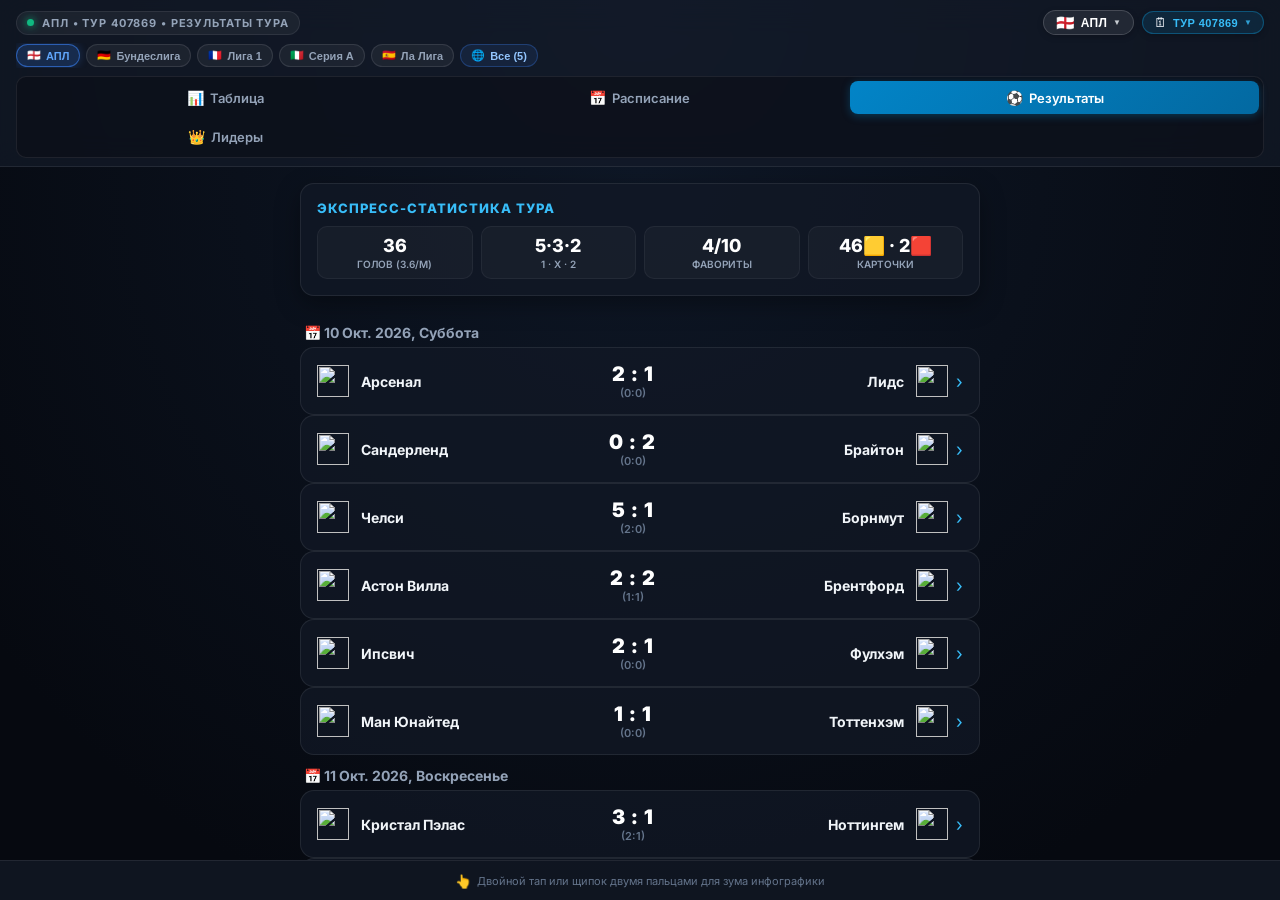
==== commit bb3713d1: "fix(viewer): fix duplicate isPreMatch declaration in app.js and bump index.html version" ====
--- a/web/viewer/index.html
+++ b/web/viewer/index.html
@@ -281,6 +281,6 @@
     </div>
   </div>
 
-  <script src="app.js?v=20261024_phase9_live"></script>
+  <script src="app.js?v=20261030_v2"></script>
 </body>
 </html>
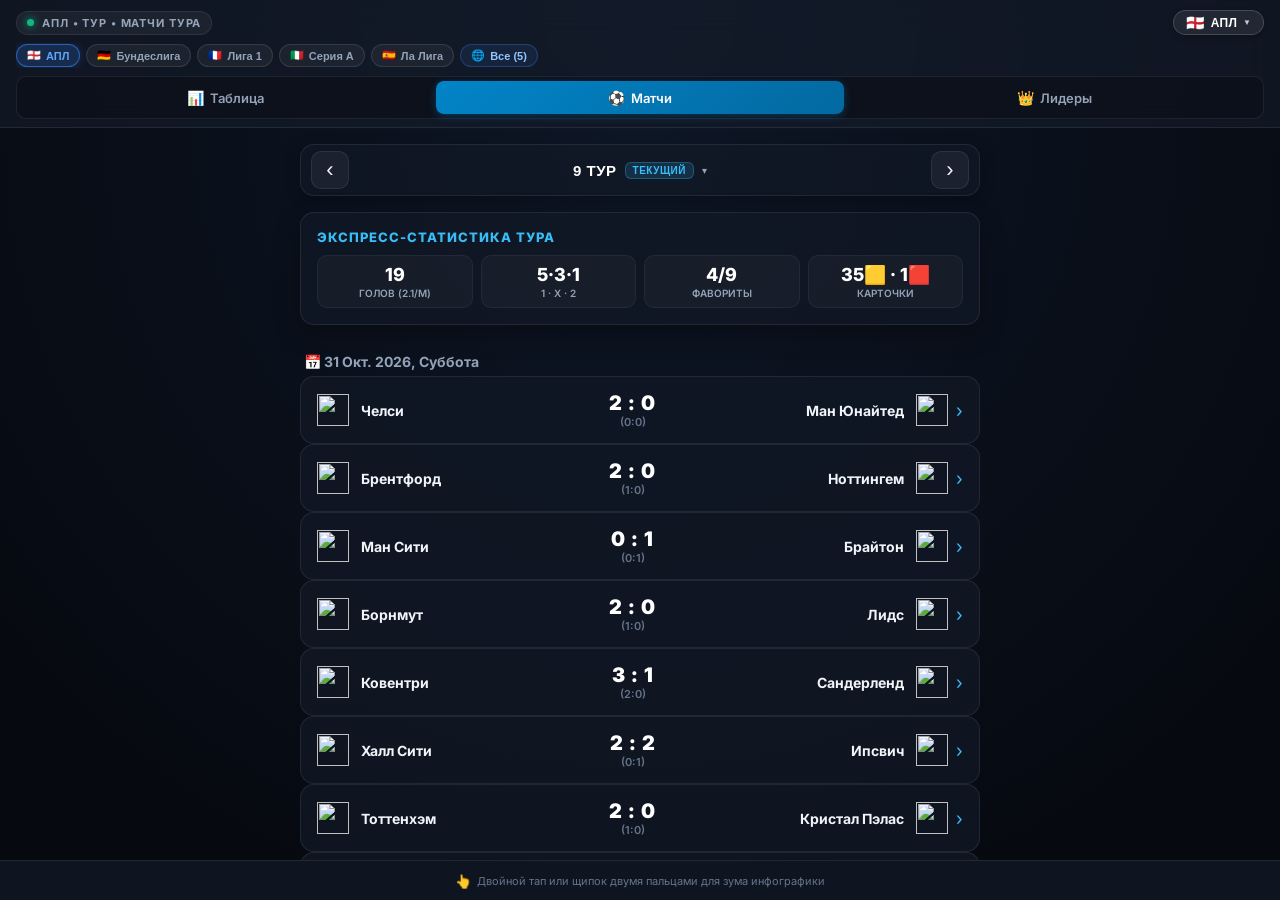
==== commit 95f10411: "feat(miniapp,api,scheduler): unify matches tab, add rounds navigation, leaders caching and cron sche" ====
--- a/web/viewer/index.html
+++ b/web/viewer/index.html
@@ -18,7 +18,7 @@
   <link rel="preconnect" href="https://fonts.gstatic.com" crossorigin>
   <link href="https://fonts.googleapis.com/css2?family=Inter:wght@400;500;600;700;800&display=swap" rel="stylesheet">
 
-  <link rel="stylesheet" href="style.css?v=20261018_leagues1">
+  <link rel="stylesheet" href="style.css?v=20261101_v9">
 </head>
 <body>
   <div class="app-container" id="app">
@@ -37,13 +37,6 @@
             <span class="league-pill-name" id="headerLeagueName">АПЛ</span>
             <span class="league-pill-arrow">▼</span>
           </button>
-
-          <!-- Кнопка архивного селектора сезонов и туров -->
-          <button class="archive-selector-trigger" id="archiveSelectorTrigger" aria-label="Архив сезонов и туров" title="Архив сезонов и туров">
-            <span class="archive-pill-icon">🗓</span>
-            <span class="archive-pill-name" id="headerRoundBadge">ТУР</span>
-            <span class="archive-pill-arrow">▼</span>
-          </button>
         </div>
 
         <div class="zoom-actions" id="zoomActions">
@@ -61,19 +54,15 @@
         </div>
       </div>
 
-      <!-- Сегментированные вкладки -->
+      <!-- Сегментированные вкладки (Таблица / Матчи / Лидеры) -->
       <nav class="tabs-nav" role="tablist">
         <button class="tab-btn active" id="tabTable" data-tab="table" role="tab" aria-selected="true">
           <span class="tab-icon">📊</span>
           <span class="tab-text">Таблица</span>
         </button>
-        <button class="tab-btn" id="tabFixtures" data-tab="fixtures" role="tab" aria-selected="false">
-          <span class="tab-icon">📅</span>
-          <span class="tab-text">Расписание</span>
-        </button>
-        <button class="tab-btn" id="tabResults" data-tab="results" role="tab" aria-selected="false">
+        <button class="tab-btn" id="tabMatches" data-tab="matches" role="tab" aria-selected="false">
           <span class="tab-icon">⚽</span>
-          <span class="tab-text">Результаты</span>
+          <span class="tab-text">Матчи</span>
         </button>
         <button class="tab-btn" id="tabLeaders" data-tab="leaders" role="tab" aria-selected="false">
           <span class="tab-icon">👑</span>
@@ -107,19 +96,31 @@
 
       <!-- Интерактивный режим (Результаты тура и Match Center) -->
       <div class="interactive-stage hidden" id="interactiveStage">
-        <!-- 1. Экран списка всех результатов тура -->
+        <!-- 1. Экран списка матчей тура с навигатором ‹ Тур › -->
         <div class="results-view" id="roundResultsView">
+          <!-- Навигатор туров ‹ 9 ТУР › -->
+          <div class="round-pager" id="roundPager">
+            <button class="pager-btn" id="pagerPrev" aria-label="Предыдущий тур" title="Предыдущий тур">‹</button>
+            <button class="pager-title-btn" id="pagerRoundTitle" title="Выбрать тур из списка">
+              <span class="pager-round-num" id="pagerRoundNum">9 ТУР</span>
+              <span class="pager-round-tag" id="pagerRoundTag">Текущий</span>
+              <span class="pager-arrow-down">▾</span>
+            </button>
+            <button class="pager-btn" id="pagerNext" aria-label="Следующий тур" title="Следующий тур">›</button>
+            <button class="pager-current-btn hidden" id="pagerGoCurrent" title="Вернуться к текущему туру">К текущему</button>
+          </div>
+
           <div class="round-summary-card" id="roundSummaryCard"></div>
           <div class="round-matches-container" id="roundMatchesList"></div>
         </div>
 
         <!-- 2. Экран детального матч-центра -->
         <div class="match-center-view hidden" id="matchCenterView">
-          <!-- Кнопка возврата к результатам тура -->
+          <!-- Кнопка возврата к матчам тура -->
           <div class="mc-nav-bar">
             <button class="mc-back-btn" id="btnBackToResults">
               <span class="mc-back-arrow">←</span>
-              <span id="btnBackText">Результаты тура</span>
+              <span id="btnBackText">К матчам тура</span>
             </button>
             <span class="mc-league-badge" id="mcLeagueBadge">PREMIER LEAGUE</span>
           </div>
@@ -281,6 +282,6 @@
     </div>
   </div>
 
-  <script src="app.js?v=20261030_v2"></script>
+  <script src="app.js?v=20261101_v9"></script>
 </body>
 </html>
--- a/web/viewer/style.css
+++ b/web/viewer/style.css
@@ -414,6 +414,139 @@
   max-width: 680px;
   margin: 0 auto;
   width: 100%;
+}
+
+/* ── Навигатор туров ‹ 9 ТУР › ── */
+.round-pager {
+  display: flex;
+  align-items: center;
+  justify-content: space-between;
+  background: var(--bg-surface);
+  border: 1px solid var(--border-subtle);
+  border-radius: 14px;
+  padding: 6px 10px;
+  gap: 8px;
+  box-shadow: 0 4px 16px rgba(0, 0, 0, 0.25);
+}
+
+.pager-btn {
+  background: rgba(255, 255, 255, 0.05);
+  border: 1px solid var(--border-subtle);
+  color: var(--text-main);
+  width: 38px;
+  height: 38px;
+  border-radius: 10px;
+  font-size: 22px;
+  line-height: 1;
+  display: flex;
+  align-items: center;
+  justify-content: center;
+  cursor: pointer;
+  transition: all var(--transition-fast);
+  flex-shrink: 0;
+  user-select: none;
+}
+
+.pager-btn:hover:not(:disabled) {
+  background: rgba(255, 255, 255, 0.12);
+  color: var(--accent-cyan);
+  border-color: var(--accent-cyan);
+  transform: translateY(-1px);
+}
+
+.pager-btn:active:not(:disabled) {
+  transform: scale(0.94);
+}
+
+.pager-btn:disabled {
+  opacity: 0.25;
+  cursor: not-allowed;
+  pointer-events: none;
+}
+
+.pager-title-btn {
+  background: transparent;
+  border: none;
+  cursor: pointer;
+  display: flex;
+  align-items: center;
+  justify-content: center;
+  gap: 8px;
+  color: var(--text-main);
+  padding: 6px 12px;
+  border-radius: 8px;
+  transition: background var(--transition-fast);
+  flex-grow: 1;
+}
+
+.pager-title-btn:hover {
+  background: rgba(255, 255, 255, 0.05);
+}
+
+.pager-round-num {
+  font-size: 15px;
+  font-weight: 800;
+  letter-spacing: 0.5px;
+  color: #ffffff;
+}
+
+.pager-round-tag {
+  font-size: 10px;
+  font-weight: 700;
+  text-transform: uppercase;
+  padding: 2px 7px;
+  border-radius: 6px;
+  background: rgba(56, 189, 248, 0.15);
+  color: var(--accent-cyan);
+  border: 1px solid rgba(56, 189, 248, 0.3);
+  letter-spacing: 0.5px;
+}
+
+.pager-round-tag.live {
+  background: rgba(239, 68, 68, 0.2);
+  color: #ef4444;
+  border-color: rgba(239, 68, 68, 0.4);
+}
+
+.pager-round-tag.past {
+  background: rgba(148, 163, 184, 0.15);
+  color: #94a3b8;
+  border-color: rgba(148, 163, 184, 0.25);
+}
+
+.pager-round-tag.future {
+  background: rgba(168, 85, 247, 0.15);
+  color: #c084fc;
+  border-color: rgba(168, 85, 247, 0.25);
+}
+
+.pager-arrow-down {
+  font-size: 10px;
+  color: var(--text-secondary);
+  transition: transform var(--transition-fast);
+}
+
+.pager-current-btn {
+  font-size: 11px;
+  font-weight: 700;
+  padding: 5px 9px;
+  border-radius: 8px;
+  background: rgba(56, 189, 248, 0.18);
+  color: var(--accent-cyan);
+  border: 1px solid rgba(56, 189, 248, 0.4);
+  cursor: pointer;
+  white-space: nowrap;
+  flex-shrink: 0;
+  transition: all var(--transition-fast);
+}
+
+.pager-current-btn:hover {
+  background: rgba(56, 189, 248, 0.3);
+  transform: translateY(-1px);
+}
+
+.pager-current-btn.hidden {
+  display: none !important;
 }
 
 .round-summary-card {
